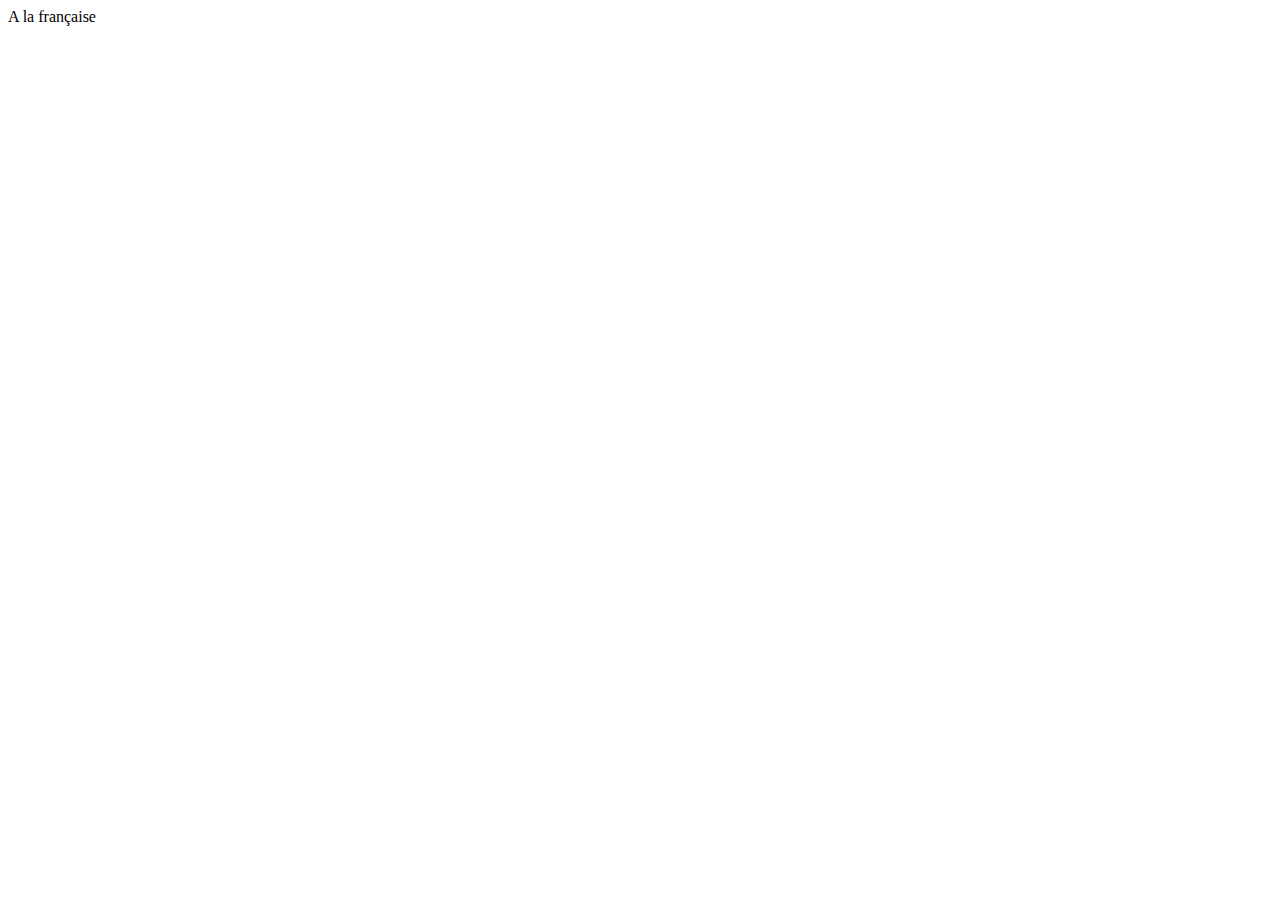
==== a-la-francaise.html @ f2924cf2 "create basic navigation" ====
<!DOCTYPE html>
<html lang="fr">
<head>
    <meta charset="UTF-8">
    <meta http-equiv="X-UA-Compatible" content="IE=edge">
    <meta name="viewport" content="width=device-width, initial-scale=1.0">
    <title> Ohmyfood - A la française </title>
</head>
<body>
    A la française
</body>
</html>
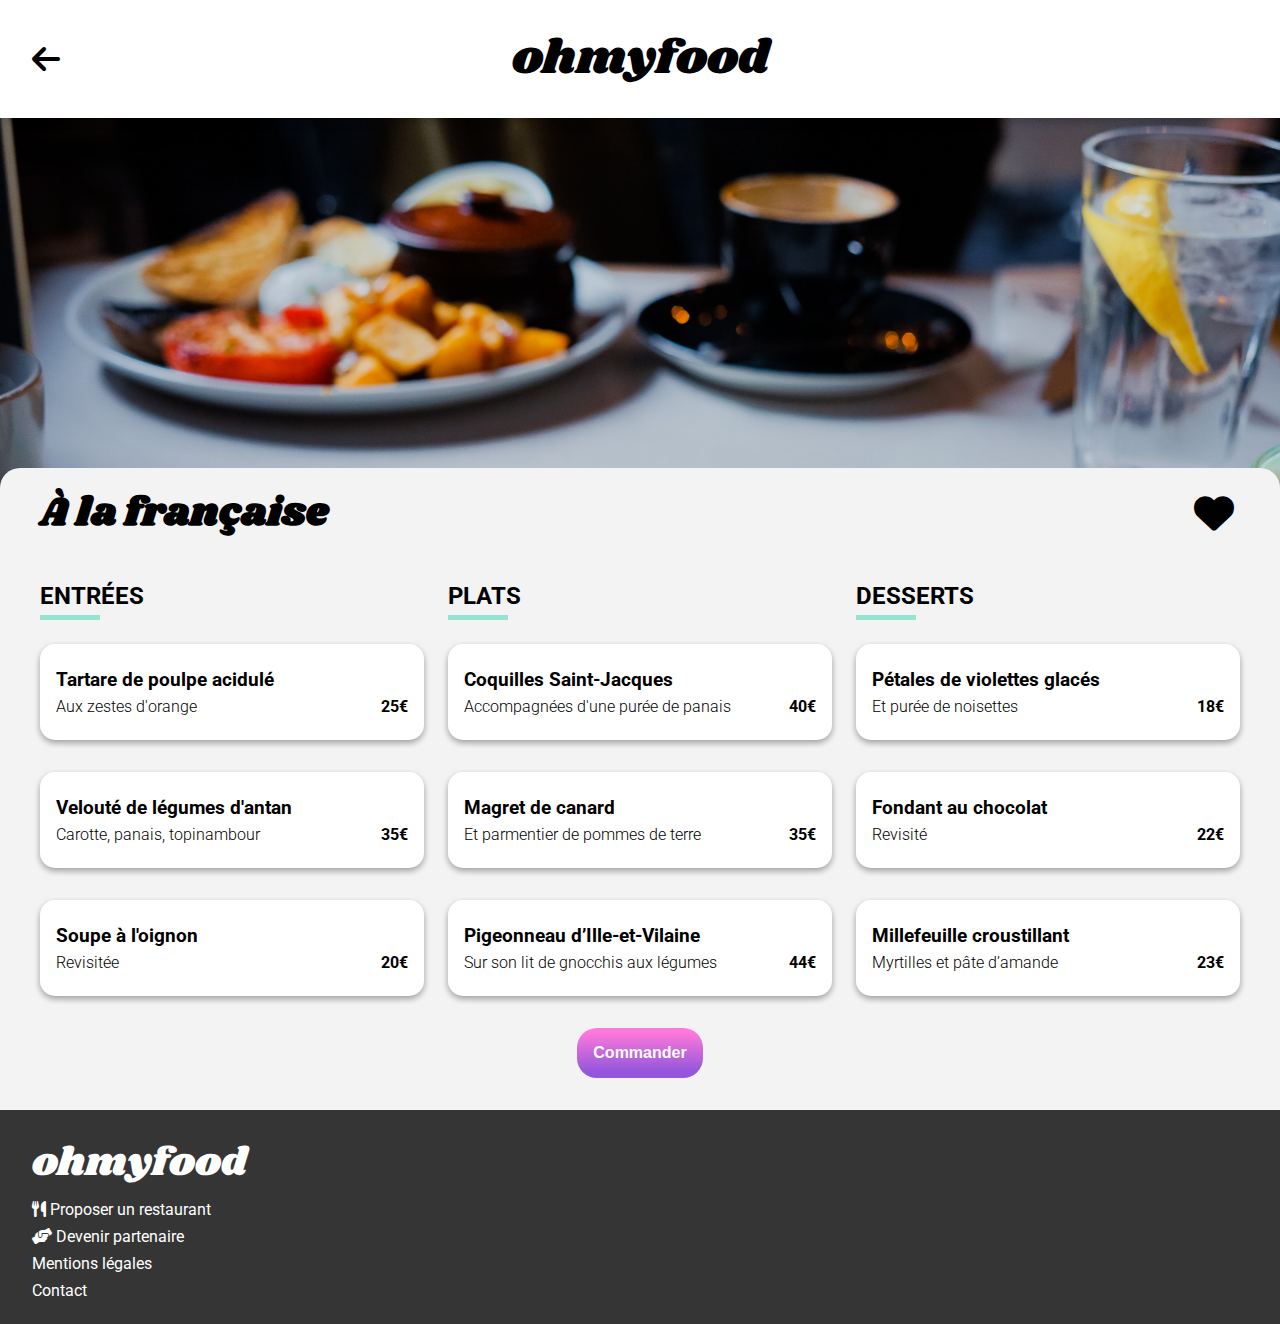
==== commit 6070127c: "add html for all restaurants" ====
--- a/a-la-francaise.html
+++ b/a-la-francaise.html
@@ -4,9 +4,214 @@
     <meta charset="UTF-8">
     <meta http-equiv="X-UA-Compatible" content="IE=edge">
     <meta name="viewport" content="width=device-width, initial-scale=1.0">
-    <title> Ohmyfood - A la française </title>
+    <title> Ohmyfood - À la française </title>
+    <link rel="stylesheet" href="style/index.css">
+
+    <!-- FONT AWESOME  -->
+    <link rel="stylesheet" href="https://cdnjs.cloudflare.com/ajax/libs/font-awesome/6.0.0/css/all.min.css" integrity="sha512-9usAa10IRO0HhonpyAIVpjrylPvoDwiPUiKdWk5t3PyolY1cOd4DSE0Ga+ri4AuTroPR5aQvXU9xC6qOPnzFeg==" crossorigin="anonymous" referrerpolicy="no-referrer" />
+
+    <!-- FONT GOOGLE : SHRIKHAND + ROBOTO -->
+    <link rel="preconnect" href="https://fonts.googleapis.com">
+    <link rel="preconnect" href="https://fonts.gstatic.com" crossorigin>
+    <link href="https://fonts.googleapis.com/css2?family=Roboto:wght@100;200;300;400;500;700&family=Shrikhand&display=swap" rel="stylesheet">
 </head>
+
 <body>
-    A la française
+
+    <header> 
+
+        <div class="row">
+            <div class="redirect">
+                <a href="index.html" > <span class="fas fa-arrow-left"></span> </a>
+            </div>
+            <div class="logo">
+                <a href="index.html"> ohmyfood </a>  
+            </div>
+        </div>
+
+    </header>
+
+    <main class="restaurant">
+
+        <section class="restaurant__top-image"> 
+            <div class="image-wrapper">
+                <img src="images/restaurants/toa-heftiba-DQKerTsQwi0-unsplash.jpg" alt="A la française" />
+            </div>
+        </section>
+
+        <section class="restaurant-menu">
+
+            <div class="restaurant-menu__header">
+                <h1 class="restaurant-menu__title"> À la française </h1>
+                <button class="btn btn-like"> <span class="fas fa-heart"> </span> </button>
+            </div>
+
+            <div class="restaurant-menu__content"> 
+
+                <div class="menu-container restaurant-menu__starter">
+
+                    <h3> Entrées </h3>
+
+                    <div class="cards">
+
+                        <div class="card card-restaurant-menu">
+                            <div class="card__body">
+                                <div class="card__text">
+                                    <div class="card__title"> Tartare de poulpe acidulé </div>
+                                    <div class="card__subtitle"> Aux zestes d'orange </div>
+                                </div>
+                                <div class="card__price"> 25€ </div>
+                            </div>
+                            <div class="card__validation"> <span class="fas fa-circle-check"></span> </div>
+                        </div> <!--.card-->
+
+                        <div class="card card-restaurant-menu">
+                            <div class="card__body">
+                                <div class="card__text">
+                                    <div class="card__title"> Velouté de légumes d'antan </div>
+                                    <div class="card__subtitle"> Carotte, panais, topinambour </div>
+                                </div>
+                                <div class="card__price"> 35€ </div>
+                            </div>
+                            <div class="card__validation"> <span class="fas fa-circle-check"></span> </div>
+                        </div> <!--.card-->
+
+                        <div class="card card-restaurant-menu">
+                            <div class="card__body">
+                                <div class="card__text">
+                                    <div class="card__title"> Soupe à l'oignon </div>
+                                    <div class="card__subtitle"> Revisitée </div>
+                                </div>
+                                <div class="card__price"> 20€ </div>
+                            </div>
+                            <div class="card__validation"> <span class="fas fa-circle-check"></span> </div>
+                        </div> <!--.card-->
+
+                    </div> <!--.cards-->
+
+                </div> <!--.restaurant-menu__starter-->
+
+                <div class="menu-container restaurant-menu__dish">
+
+                    <h3> Plats </h3>
+
+                    <div class="cards">
+
+                        <div class="card card-restaurant-menu">
+                            <div class="card__body">
+                                <div class="card__text">
+                                    <div class="card__title"> Coquilles Saint-Jacques </div>
+                                    <div class="card__subtitle"> Accompagnées d'une purée de panais </div>
+                                </div>
+                                <div class="card__price"> 40€ </div>
+                            </div>
+                            <div class="card__validation"> <span class="fas fa-circle-check"></span> </div>
+                        </div> <!--.card-->
+
+                        <div class="card card-restaurant-menu">
+                            <div class="card__body">
+                                <div class="card__text">
+                                    <div class="card__title"> Magret de canard </div>
+                                    <div class="card__subtitle"> Et parmentier de pommes de terre </div>
+                                </div>
+                                <div class="card__price"> 35€ </div>
+                            </div>
+                            <div class="card__validation"> <span class="fas fa-circle-check"> </span> </div>
+                        </div> <!--.card-->
+
+                        <div class="card card-restaurant-menu">
+                            <div class="card__body">
+                                <div class="card__text">
+                                    <div class="card__title"> Pigeonneau d’Ille-et-Vilaine </div>
+                                    <div class="card__subtitle"> Sur son lit de gnocchis aux légumes </div>
+                                </div>
+                                <div class="card__price"> 44€ </div>
+                            </div>
+                            <div class="card__validation"> <span class="fas fa-circle-check"></span> </div>
+                        </div> <!--.card-->                   
+
+                    </div> <!--.cards-->
+
+                </div> <!--.restaurant-menu__dish-->
+
+                <div class="menu-container restaurant-menu__dessert">
+
+                    <h3> Desserts </h3>
+
+                    <div class="cards">
+
+                        <div class="card card-restaurant-menu">
+                            <div class="card__body">
+                                <div class="card__text">
+                                    <div class="card__title"> Pétales de violettes glacés </div>
+                                    <div class="card__subtitle"> Et purée de noisettes </div>
+                                </div>
+                                <div class="card__price"> 18€ </div>
+                            </div>
+                            <div class="card__validation"> <span class="fas fa-circle-check"></span> </div>
+                        </div> <!--.card-->
+
+                        <div class="card card-restaurant-menu">
+                            <div class="card__body">
+                                <div class="card__text">
+                                    <div class="card__title"> Fondant au chocolat </div>
+                                    <div class="card__subtitle"> Revisité </div>
+                                </div>
+                                <div class="card__price"> 22€ </div>
+                            </div>
+                            <div class="card__validation"> <span class="fas fa-circle-check"></span> </div>
+                        </div> <!--.card-->
+
+                        <div class="card card-restaurant-menu">
+                            <div class="card__body">
+                                <div class="card__text">
+                                    <div class="card__title"> Millefeuille croustillant </div>
+                                    <div class="card__subtitle"> Myrtilles et pâte d’amande </div>
+                                </div>
+                                <div class="card__price"> 23€ </div>
+                            </div>
+                            <div class="card__validation"> <span class="fas fa-circle-check"></span> </div>
+                        </div> <!--.card--> 
+
+                    </div> <!--.cards-->
+
+                </div>  <!--.restaurant-menu__dessert-->
+
+            </div> <!--.restaurant-menu__content-->
+
+            <div class="restaurant-menu__validation">
+                <button class="btn btn-validation"> Commander </button>
+            </div>
+
+        </section>  <!--.restaurant-menu-->
+
+
+
+    </main>
+
+    <footer class="footer">
+
+        <div class="footer__title">  
+            <a href="index.html"> ohmyfood </a>  
+        </div>
+
+        <div class="footer__suggest-restaurant">
+            <a href="#"> <span class="fas fa-utensils"></span> Proposer un restaurant </a>
+        </div>
+
+        <div class="footer__partnership">
+            <a href="#"> <span class="fas fa-handshake-angle"></span> Devenir partenaire </a>
+        </div>
+
+        <div class="footer__legal-notice">
+            <a href="#"> Mentions légales </a>
+        </div>
+
+        <div class="footer__contact">
+            <a href="#"> Contact </a>
+        </div>
+
+    
+    </footer>
 </body>
 </html>--- a/style/index.css
+++ b/style/index.css
@@ -0,0 +1,793 @@
+/*RESET*/
+html, body {
+  margin: 0;
+  padding: 0;
+}
+
+html {
+  -webkit-box-sizing: border-box;
+          box-sizing: border-box;
+}
+
+*, *:before, *:after {
+  -webkit-box-sizing: inherit;
+          box-sizing: inherit;
+}
+
+ul {
+  list-style-type: none;
+}
+
+a {
+  text-decoration: none;
+  color: black;
+}
+
+a:hover {
+  cursor: pointer;
+}
+
+button {
+  border: none;
+}
+
+html, body {
+  font-family: 'Roboto';
+  font-weight: 100;
+  height: 100%;
+}
+
+h1 {
+  font-family: 'Shrikhand';
+}
+
+img {
+  width: 100%;
+  height: 100%;
+}
+
+h1, h2 {
+  margin: 0;
+  margin-bottom: 1em;
+}
+
+@-webkit-keyframes displayWithDelay {
+  0% {
+    opacity: 0;
+  }
+  90% {
+    opacity: 0.9;
+  }
+  100% {
+    opacity: 1;
+  }
+}
+
+@keyframes displayWithDelay {
+  0% {
+    opacity: 0;
+  }
+  90% {
+    opacity: 0.9;
+  }
+  100% {
+    opacity: 1;
+  }
+}
+
+@-webkit-keyframes hideLoading {
+  0% {
+    opacity: 1;
+    z-index: 1;
+  }
+  90% {
+    opacity: 1;
+    z-index: 1;
+  }
+  100% {
+    opacity: 0;
+    z-index: -1;
+  }
+}
+
+@keyframes hideLoading {
+  0% {
+    opacity: 1;
+    z-index: 1;
+  }
+  90% {
+    opacity: 1;
+    z-index: 1;
+  }
+  100% {
+    opacity: 0;
+    z-index: -1;
+  }
+}
+
+@-webkit-keyframes widthGrowingDisplay {
+  0% {
+    opacity: 0;
+    width: 35%;
+  }
+  100% {
+    opacity: 1;
+    width: 100%;
+  }
+}
+
+@keyframes widthGrowingDisplay {
+  0% {
+    opacity: 0;
+    width: 35%;
+  }
+  100% {
+    opacity: 1;
+    width: 100%;
+  }
+}
+
+header {
+  display: -webkit-box;
+  display: -ms-flexbox;
+  display: flex;
+  -webkit-box-orient: vertical;
+  -webkit-box-direction: normal;
+      -ms-flex-direction: column;
+          flex-direction: column;
+  padding: 1.5em 2em;
+  -webkit-box-shadow: 0 2px 10px rgba(0, 0, 0, 0.25);
+          box-shadow: 0 2px 10px rgba(0, 0, 0, 0.25);
+  position: relative;
+}
+
+header .row {
+  display: -webkit-box;
+  display: -ms-flexbox;
+  display: flex;
+  -webkit-box-align: center;
+      -ms-flex-align: center;
+          align-items: center;
+  position: relative;
+}
+
+header .row .redirect {
+  position: absolute;
+}
+
+header .row .logo {
+  margin: auto;
+}
+
+header .fa-arrow-left {
+  font-size: 2em;
+}
+
+header .logo {
+  font-size: 3em;
+  font-family: 'Shrikhand';
+}
+
+header .logo a:hover {
+  text-decoration: none;
+}
+
+footer {
+  display: -webkit-box;
+  display: -ms-flexbox;
+  display: flex;
+  -webkit-box-orient: vertical;
+  -webkit-box-direction: normal;
+      -ms-flex-direction: column;
+          flex-direction: column;
+  row-gap: 0.5em;
+  padding: 1.5em 2em;
+  background-color: #353535;
+  font-size: 1em;
+}
+
+footer .footer__title {
+  font-size: 2.5em;
+  font-family: 'Shrikhand';
+}
+
+footer .footer__title a:hover {
+  text-decoration: none;
+}
+
+footer a {
+  font-weight: 400;
+  color: white;
+}
+
+footer a:hover {
+  text-decoration: underline;
+}
+
+button.btn-explore, button.btn-validation {
+  padding: 1em;
+  border-radius: 20px;
+  color: white;
+  cursor: pointer;
+  font-weight: bold;
+  background: -webkit-gradient(linear, left bottom, left top, color-stop(13%, #9356dc), color-stop(92%, #ff79da));
+  background: linear-gradient(0deg, #9356dc 13%, #ff79da 92%);
+  font-size: 1em;
+  -webkit-transition: opacity .5s, -webkit-box-shadow .2s;
+  transition: opacity .5s, -webkit-box-shadow .2s;
+  transition: opacity .5s, box-shadow .2s;
+  transition: opacity .5s, box-shadow .2s, -webkit-box-shadow .2s;
+}
+
+button.btn-explore:hover, button.btn-validation:hover {
+  opacity: 0.8;
+  -webkit-box-shadow: rgba(0, 0, 0, 0.2) 1.95px 1.95px 2.6px;
+          box-shadow: rgba(0, 0, 0, 0.2) 1.95px 1.95px 2.6px;
+}
+
+button.btn-like {
+  background-color: transparent;
+  -webkit-transition: color 1s;
+  transition: color 1s;
+  -webkit-transform: color;
+          transform: color;
+  -webkit-transform-origin: bottom;
+          transform-origin: bottom;
+}
+
+button.btn-like:hover {
+  color: #FF79DA;
+}
+
+.card-howitworks {
+  -webkit-box-align: center;
+      -ms-flex-align: center;
+          align-items: center;
+  -webkit-column-gap: 1.2em;
+          column-gap: 1.2em;
+  height: 6em;
+  padding: 1em;
+}
+
+.card-howitworks {
+  position: relative;
+}
+
+.card-howitworks .card__number {
+  position: absolute;
+  left: -15px;
+}
+
+.card-howitworks .card__number {
+  display: -webkit-box;
+  display: -ms-flexbox;
+  display: flex;
+  -webkit-box-pack: center;
+      -ms-flex-pack: center;
+          justify-content: center;
+  -webkit-box-align: center;
+      -ms-flex-align: center;
+          align-items: center;
+  width: 40px;
+  height: 40px;
+  border-radius: 50px;
+  font-size: 1.1em;
+  font-weight: bold;
+  color: white;
+  background-color: #9356DC;
+}
+
+.card-howitworks .card__icon {
+  margin-left: 0.8em;
+  font-size: 1.9em;
+  color: #353535;
+}
+
+.card-howitworks .card__text {
+  font-size: 1.3em;
+  font-weight: 400;
+}
+
+.card-howitworks:hover {
+  background-color: #f5edff;
+}
+
+.card-howitworks:hover .card__icon {
+  color: #9356DC;
+}
+
+.card-restaurant-intro {
+  -webkit-box-orient: vertical;
+  -webkit-box-direction: normal;
+      -ms-flex-direction: column;
+          flex-direction: column;
+  height: 20em;
+  overflow: hidden;
+  position: relative;
+}
+
+.card-restaurant-intro .card__alert {
+  position: absolute;
+  right: 1em;
+  top: 1em;
+  padding: .5em .8em;
+  border-radius: 3px;
+  background-color: #99E2D0;
+  color: #008766;
+  font-size: 1em;
+  font-weight: bold;
+}
+
+.card-restaurant-intro .card__image {
+  -webkit-box-flex: 1;
+      -ms-flex: 1;
+          flex: 1;
+}
+
+.card-restaurant-intro .card__body {
+  height: 5em;
+  display: -webkit-box;
+  display: -ms-flexbox;
+  display: flex;
+  -webkit-box-pack: justify;
+      -ms-flex-pack: justify;
+          justify-content: space-between;
+  -webkit-box-align: center;
+      -ms-flex-align: center;
+          align-items: center;
+  padding: 1em;
+  background-color: white;
+}
+
+.card-restaurant-intro .card__title {
+  font-size: 1.2em;
+  font-weight: bold;
+}
+
+.card-restaurant-intro .card__subtitle {
+  font-size: 1.1em;
+  font-weight: 300;
+}
+
+.card-restaurant-intro .fa-heart {
+  font-size: 1.8em;
+}
+
+.card-restaurant-menu {
+  height: 6em;
+  -webkit-box-pack: center;
+      -ms-flex-pack: center;
+          justify-content: center;
+  background-color: white;
+  overflow: hidden;
+  padding-left: 1em;
+}
+
+.card-restaurant-menu .card__body {
+  overflow: hidden;
+  padding: 1.5em 0;
+  display: -webkit-box;
+  display: -ms-flexbox;
+  display: flex;
+  -webkit-box-flex: 1;
+      -ms-flex: 1;
+          flex: 1;
+}
+
+.card-restaurant-menu .card__body .card__text {
+  -webkit-box-flex: 1;
+      -ms-flex: 1;
+          flex: 1;
+  display: -webkit-box;
+  display: -ms-flexbox;
+  display: flex;
+  -webkit-box-orient: vertical;
+  -webkit-box-direction: normal;
+      -ms-flex-direction: column;
+          flex-direction: column;
+  -webkit-box-pack: justify;
+      -ms-flex-pack: justify;
+          justify-content: space-between;
+}
+
+.card-restaurant-menu .card__body .card__text .card__title {
+  font-size: 1.2em;
+  font-weight: bold;
+}
+
+.card-restaurant-menu .card__body .card__text .card__subtitle {
+  font-size: 1em;
+  font-weight: 300;
+}
+
+.card-restaurant-menu .card__body .card__price {
+  width: 20%;
+  padding-right: 1em;
+  padding-left: 0.5em;
+  display: -webkit-box;
+  display: -ms-flexbox;
+  display: flex;
+  -webkit-box-pack: end;
+      -ms-flex-pack: end;
+          justify-content: flex-end;
+  -webkit-box-align: end;
+      -ms-flex-align: end;
+          align-items: flex-end;
+  font-weight: bold;
+  font-size: 1em;
+}
+
+.card-restaurant-menu .card__validation {
+  display: -webkit-box;
+  display: -ms-flexbox;
+  display: flex;
+  -webkit-box-pack: center;
+      -ms-flex-pack: center;
+          justify-content: center;
+  -webkit-box-align: center;
+      -ms-flex-align: center;
+          align-items: center;
+  height: 100%;
+  background-color: #99E2D0;
+  -webkit-transition: width 1s ease-in-out;
+  transition: width 1s ease-in-out;
+}
+
+.card-restaurant-menu .card__validation .fa-circle-check {
+  color: white;
+  font-size: 1.5em;
+}
+
+.card-restaurant-menu .card__validation {
+  width: 0;
+}
+
+.card-restaurant-menu:hover .card__validation {
+  width: 15%;
+}
+
+.card-restaurant-menu .card__text {
+  overflow: hidden;
+}
+
+.card-restaurant-menu .card__text .card__title, .card-restaurant-menu .card__text .card__subtitle {
+  text-overflow: ellipsis;
+  white-space: nowrap;
+  overflow: hidden;
+}
+
+.cards {
+  display: -webkit-box;
+  display: -ms-flexbox;
+  display: flex;
+}
+
+.cards .card {
+  display: -webkit-box;
+  display: -ms-flexbox;
+  display: flex;
+  border-radius: 15px;
+  -webkit-box-shadow: 0 3px 6px rgba(0, 0, 0, 0.16), 0 3px 6px rgba(0, 0, 0, 0.2);
+          box-shadow: 0 3px 6px rgba(0, 0, 0, 0.16), 0 3px 6px rgba(0, 0, 0, 0.2);
+}
+
+.cards .card .card__image {
+  overflow: hidden;
+}
+
+.cards .card img {
+  width: 100%;
+  height: 100%;
+  -o-object-fit: cover;
+     object-fit: cover;
+}
+
+.loading {
+  -webkit-animation: hideLoading 3s forwards;
+          animation: hideLoading 3s forwards;
+  background-color: white;
+  opacity: 0.9;
+  position: fixed;
+  top: 0;
+  right: 0;
+  bottom: 0;
+  left: 0;
+  display: -webkit-box;
+  display: -ms-flexbox;
+  display: flex;
+  -webkit-box-pack: center;
+      -ms-flex-pack: center;
+          justify-content: center;
+  -webkit-box-align: center;
+      -ms-flex-align: center;
+          align-items: center;
+}
+
+.location {
+  display: -webkit-box;
+  display: -ms-flexbox;
+  display: flex;
+  -webkit-box-pack: center;
+      -ms-flex-pack: center;
+          justify-content: center;
+  -webkit-box-align: center;
+      -ms-flex-align: center;
+          align-items: center;
+  font-size: 20px;
+  font-weight: 400;
+  background-color: #f3f3f3;
+  min-height: 60px;
+}
+
+.location .location__icon {
+  font-size: 25px;
+  -webkit-transform: translateX(-20px);
+          transform: translateX(-20px);
+}
+
+.location .location__text {
+  color: #353535;
+}
+
+.presentation {
+  display: -webkit-box;
+  display: -ms-flexbox;
+  display: flex;
+  -webkit-box-orient: vertical;
+  -webkit-box-direction: normal;
+      -ms-flex-direction: column;
+          flex-direction: column;
+  text-align: center;
+  background-color: #f6f6f6;
+  padding: 2em 3em;
+}
+
+.presentation h1 {
+  font-family: 'Roboto';
+  font-size: 1.8em;
+}
+
+.presentation h2 {
+  font-size: 1.5em;
+  font-weight: 100;
+}
+
+.howitworks {
+  padding: 2em;
+}
+
+.howitworks .cards {
+  row-gap: 2em;
+}
+
+@media screen and (min-width: 992px) {
+  .howitworks .cards {
+    -webkit-box-pack: justify;
+        -ms-flex-pack: justify;
+            justify-content: space-between;
+  }
+  .howitworks .card {
+    -ms-flex-preferred-size: 28%;
+        flex-basis: 28%;
+  }
+}
+
+@media screen and (min-width: 768px) and (max-width: 991px) {
+  .howitworks .cards {
+    -ms-flex-wrap: wrap;
+        flex-wrap: wrap;
+    -webkit-box-pack: space-evenly;
+        -ms-flex-pack: space-evenly;
+            justify-content: space-evenly;
+  }
+  .howitworks .card {
+    -ms-flex-preferred-size: 42%;
+        flex-basis: 42%;
+  }
+}
+
+@media screen and (max-width: 767px) {
+  .howitworks .cards {
+    -webkit-box-orient: vertical;
+    -webkit-box-direction: normal;
+        -ms-flex-direction: column;
+            flex-direction: column;
+  }
+}
+
+.restaurants {
+  background-color: #f6f6f6;
+  padding: 2em 1.5em;
+}
+
+.restaurants .cards {
+  -webkit-box-orient: horizontal;
+  -webkit-box-direction: normal;
+      -ms-flex-direction: row;
+          flex-direction: row;
+  -webkit-box-pack: justify;
+      -ms-flex-pack: justify;
+          justify-content: space-between;
+  -ms-flex-wrap: wrap;
+      flex-wrap: wrap;
+  row-gap: 1.5em;
+}
+
+@media screen and (min-width: 992px) {
+  .restaurants .card {
+    -ms-flex-preferred-size: 24%;
+        flex-basis: 24%;
+  }
+}
+
+@media screen and (min-width: 768px) and (max-width: 991px) {
+  .restaurants .card {
+    -ms-flex-preferred-size: 48%;
+        flex-basis: 48%;
+  }
+}
+
+@media screen and (max-width: 767px) {
+  .restaurants .cards {
+    -webkit-box-orient: vertical;
+    -webkit-box-direction: normal;
+        -ms-flex-direction: column;
+            flex-direction: column;
+  }
+}
+
+.restaurants__title, .howitworks__title {
+  font-size: 1.8em;
+  font-weight: bold;
+  margin-bottom: 1em;
+}
+
+.restaurant__top-image .image-wrapper {
+  max-height: 400px;
+  overflow: hidden;
+}
+
+.restaurant__top-image img {
+  position: relative;
+  z-index: -1;
+}
+
+.restaurant-menu {
+  margin-top: -50px;
+  z-index: 1;
+  display: -webkit-box;
+  display: -ms-flexbox;
+  display: flex;
+  -webkit-box-orient: vertical;
+  -webkit-box-direction: normal;
+      -ms-flex-direction: column;
+          flex-direction: column;
+  row-gap: 1em;
+  padding: 1em;
+  background-color: #f3f3f3;
+  border-top-left-radius: 20px;
+  border-top-right-radius: 20px;
+}
+
+.restaurant-menu h3 {
+  font-size: 1.5em;
+  text-transform: uppercase;
+}
+
+.restaurant-menu h3::after {
+  display: block;
+  content: '';
+  height: 10px;
+  width: 60px;
+  border-bottom: 5px solid #99E2D0;
+}
+
+.restaurant-menu__header {
+  display: -webkit-box;
+  display: -ms-flexbox;
+  display: flex;
+  -webkit-box-pack: justify;
+      -ms-flex-pack: justify;
+          justify-content: space-between;
+  -webkit-box-align: center;
+      -ms-flex-align: center;
+          align-items: center;
+}
+
+.restaurant-menu__header h1 {
+  margin: 0;
+  font-size: 2.5em;
+}
+
+.restaurant-menu__header button {
+  margin: 0;
+}
+
+.restaurant-menu__header .fa-heart {
+  font-size: 3em;
+}
+
+.restaurant-menu__validation {
+  margin: 1em;
+  -ms-flex-item-align: center;
+      -ms-grid-row-align: center;
+      align-self: center;
+}
+
+@media screen and (min-width: 768px) {
+  .restaurant-menu {
+    padding: 1em 2.5em;
+  }
+}
+
+.restaurant-menu__content {
+  display: -webkit-box;
+  display: -ms-flexbox;
+  display: flex;
+}
+
+.restaurant-menu__content .cards {
+  -webkit-box-orient: vertical;
+  -webkit-box-direction: normal;
+      -ms-flex-direction: column;
+          flex-direction: column;
+  row-gap: 2em;
+}
+
+.restaurant-menu__content .card:first-child {
+  -webkit-animation: widthGrowingDisplay 2s forwards;
+          animation: widthGrowingDisplay 2s forwards;
+}
+
+.restaurant-menu__content .card:nth-child(2) {
+  -webkit-animation: widthGrowingDisplay 3s forwards;
+          animation: widthGrowingDisplay 3s forwards;
+}
+
+.restaurant-menu__content .card:last-child {
+  -webkit-animation: widthGrowingDisplay 4s forwards;
+          animation: widthGrowingDisplay 4s forwards;
+}
+
+@media screen and (min-width: 992px) {
+  .restaurant-menu__content {
+    -webkit-box-orient: horizontal;
+    -webkit-box-direction: normal;
+        -ms-flex-direction: row;
+            flex-direction: row;
+    -webkit-box-pack: justify;
+        -ms-flex-pack: justify;
+            justify-content: space-between;
+  }
+  .restaurant-menu__content .menu-container {
+    width: 32%;
+  }
+  .restaurant-menu__content .cards {
+    width: 100%;
+  }
+}
+
+@media screen and (max-width: 991px) {
+  .restaurant-menu__content {
+    -webkit-box-orient: vertical;
+    -webkit-box-direction: normal;
+        -ms-flex-direction: column;
+            flex-direction: column;
+  }
+  .restaurant-menu__content .menu-container {
+    display: -webkit-box;
+    display: -ms-flexbox;
+    display: flex;
+    -webkit-box-orient: vertical;
+    -webkit-box-direction: normal;
+        -ms-flex-direction: column;
+            flex-direction: column;
+  }
+  .restaurant-menu__content .cards {
+    -webkit-box-orient: vertical;
+    -webkit-box-direction: normal;
+        -ms-flex-direction: column;
+            flex-direction: column;
+  }
+}
+/*# sourceMappingURL=index.css.map */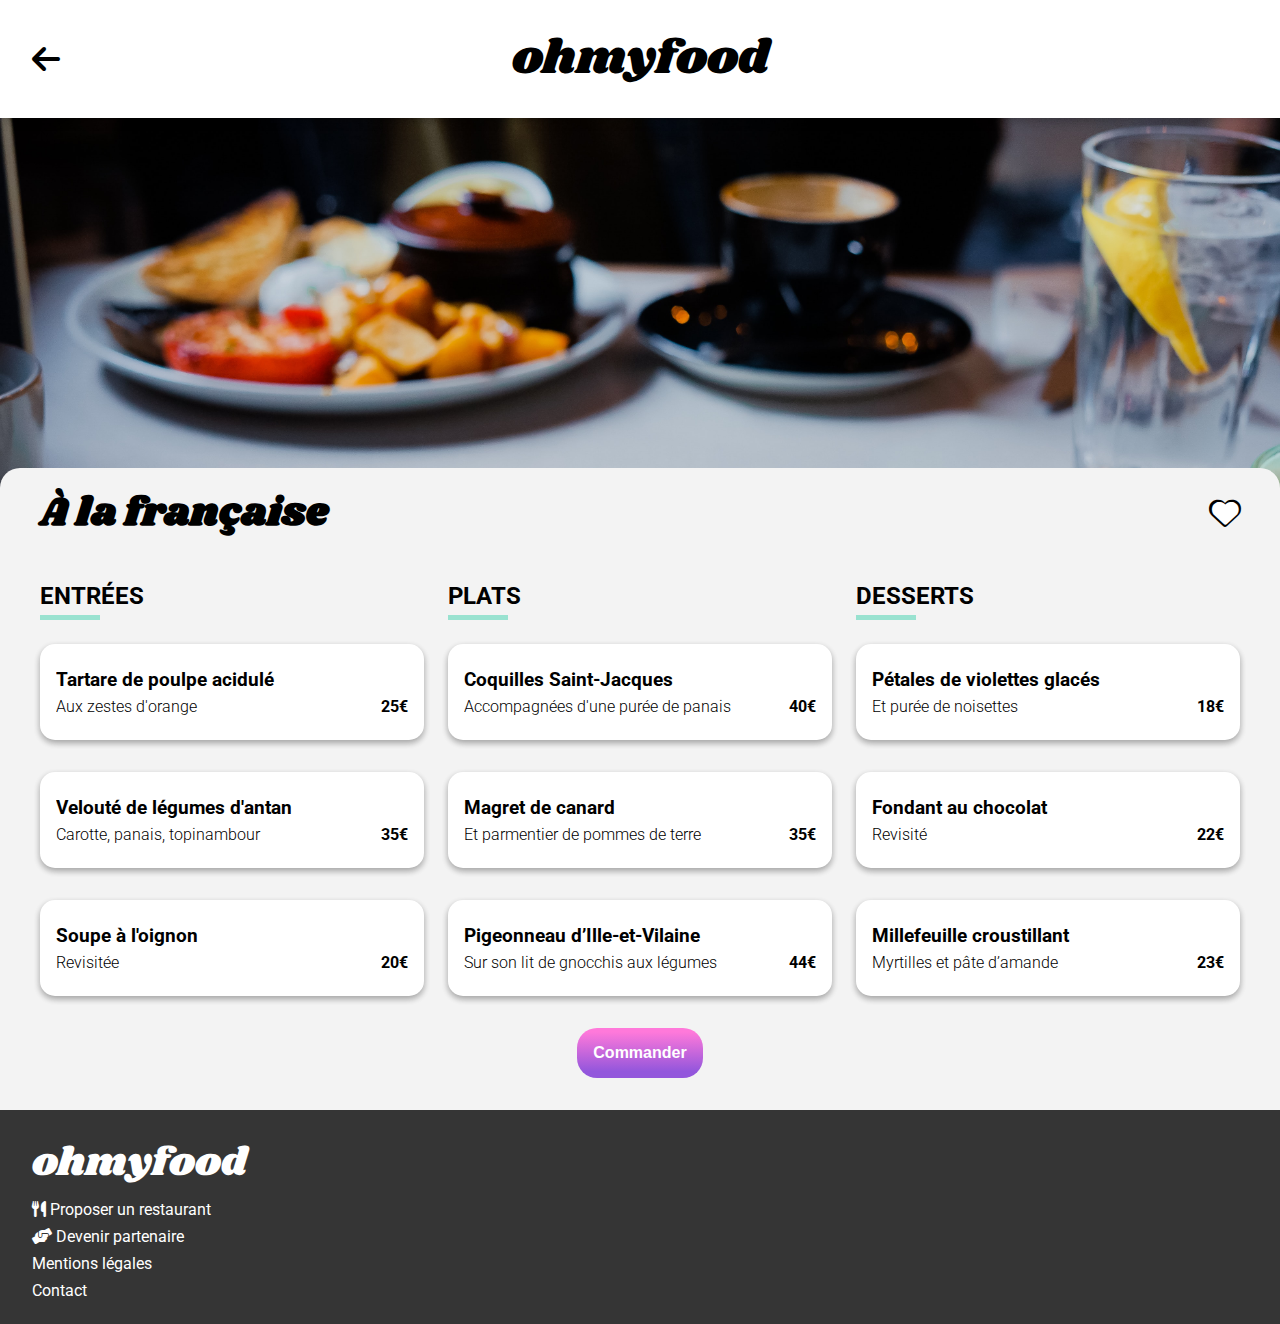
==== commit fc060149: "change like button in restaurant page" ====
--- a/a-la-francaise.html
+++ b/a-la-francaise.html
@@ -43,7 +43,7 @@
 
             <div class="restaurant-menu__header">
                 <h1 class="restaurant-menu__title"> À la française </h1>
-                <button class="btn btn-like"> <span class="fas fa-heart"> </span> </button>
+                <button class="btn btn-like"> <span class="fas fa-heart"> </span> <span class="fas fa-heart"> </span> </button>
             </div>
 
             <div class="restaurant-menu__content"> 
@@ -208,7 +208,7 @@
         </div>
 
         <div class="footer__contact">
-            <a href="#"> Contact </a>
+            <a href="mailto:contact@ohmyfood.com"> Contact </a>
         </div>
 
     
--- a/style/index.css
+++ b/style/index.css
@@ -51,30 +51,6 @@
   margin-bottom: 1em;
 }
 
-@-webkit-keyframes displayWithDelay {
-  0% {
-    opacity: 0;
-  }
-  90% {
-    opacity: 0.9;
-  }
-  100% {
-    opacity: 1;
-  }
-}
-
-@keyframes displayWithDelay {
-  0% {
-    opacity: 0;
-  }
-  90% {
-    opacity: 0.9;
-  }
-  100% {
-    opacity: 1;
-  }
-}
-
 @-webkit-keyframes hideLoading {
   0% {
     opacity: 1;
@@ -105,25 +81,53 @@
   }
 }
 
-@-webkit-keyframes widthGrowingDisplay {
+@-webkit-keyframes cardMenuDisplay {
   0% {
     opacity: 0;
-    width: 35%;
+    -webkit-transform: translateY(-50px);
+            transform: translateY(-50px);
+  }
+  90% {
+    opacity: 0.1;
   }
   100% {
     opacity: 1;
-    width: 100%;
-  }
-}
-
-@keyframes widthGrowingDisplay {
+  }
+}
+
+@keyframes cardMenuDisplay {
   0% {
     opacity: 0;
-    width: 35%;
+    -webkit-transform: translateY(-50px);
+            transform: translateY(-50px);
+  }
+  90% {
+    opacity: 0.1;
   }
   100% {
     opacity: 1;
-    width: 100%;
+  }
+}
+
+@-webkit-keyframes rotateCoche {
+  0% {
+    -webkit-transform: rotate(180deg);
+            transform: rotate(180deg);
+  }
+  100% {
+    -webkit-transform: rotate(360deg);
+            transform: rotate(360deg);
+  }
+}
+
+@keyframes rotateCoche {
+  0% {
+    -webkit-transform: rotate(180deg);
+            transform: rotate(180deg);
+  }
+  100% {
+    -webkit-transform: rotate(360deg);
+            transform: rotate(360deg);
   }
 }
 
@@ -233,10 +237,33 @@
           transform: color;
   -webkit-transform-origin: bottom;
           transform-origin: bottom;
-}
-
-button.btn-like:hover {
+  position: relative;
+}
+
+button.btn-like .fa-heart {
+  position: absolute;
+  right: 10%;
+  top: 50%;
+  line-height: 0;
+}
+
+button.btn-like .fa-heart:first-child {
+  color: white;
+  font-size: 2em !important;
+  z-index: 1;
+}
+
+button.btn-like .fa-heart:last-child {
+  color: black;
+  font-size: 2.4em !important;
+  -webkit-transform: translateX(0.08em);
+          transform: translateX(0.08em);
+}
+
+button.btn-like:hover .fa-heart {
   color: #FF79DA;
+  -webkit-transition: color 0.5s;
+  transition: color 0.5s;
 }
 
 .card-howitworks {
@@ -435,7 +462,7 @@
 
 .card-restaurant-menu .card__validation .fa-circle-check {
   color: white;
-  font-size: 1.5em;
+  font-size: 2em;
 }
 
 .card-restaurant-menu .card__validation {
@@ -444,6 +471,11 @@
 
 .card-restaurant-menu:hover .card__validation {
   width: 15%;
+}
+
+.card-restaurant-menu:hover .fa-circle-check {
+  -webkit-animation: rotateCoche 1s linear;
+          animation: rotateCoche 1s linear;
 }
 
 .card-restaurant-menu .card__text {
@@ -483,8 +515,8 @@
 }
 
 .loading {
-  -webkit-animation: hideLoading 3s forwards;
-          animation: hideLoading 3s forwards;
+  -webkit-animation: hideLoading 0s forwards;
+          animation: hideLoading 0s forwards;
   background-color: white;
   opacity: 0.9;
   position: fixed;
@@ -703,10 +735,6 @@
   margin: 0;
 }
 
-.restaurant-menu__header .fa-heart {
-  font-size: 3em;
-}
-
 .restaurant-menu__validation {
   margin: 1em;
   -ms-flex-item-align: center;
@@ -734,19 +762,54 @@
   row-gap: 2em;
 }
 
-.restaurant-menu__content .card:first-child {
-  -webkit-animation: widthGrowingDisplay 2s forwards;
-          animation: widthGrowingDisplay 2s forwards;
-}
-
-.restaurant-menu__content .card:nth-child(2) {
-  -webkit-animation: widthGrowingDisplay 3s forwards;
-          animation: widthGrowingDisplay 3s forwards;
-}
-
-.restaurant-menu__content .card:last-child {
-  -webkit-animation: widthGrowingDisplay 4s forwards;
-          animation: widthGrowingDisplay 4s forwards;
+.restaurant-menu__content .menu-container:first-child .cards card:first-child {
+  -webkit-animation: cardMenuDisplay 0.3s linear;
+          animation: cardMenuDisplay 0.3s linear;
+}
+
+.restaurant-menu__content .menu-container:first-child .cards .card:nth-child(2) {
+  -webkit-animation: cardMenuDisplay 0.6s linear;
+          animation: cardMenuDisplay 0.6s linear;
+}
+
+.restaurant-menu__content .menu-container:first-child .cards .card:nth-child(3) {
+  -webkit-animation: cardMenuDisplay 0.9s linear;
+          animation: cardMenuDisplay 0.9s linear;
+}
+
+.restaurant-menu__content .menu-container:first-child .cards .card:nth-child(4) {
+  -webkit-animation: cardMenuDisplay 1.2s linear;
+          animation: cardMenuDisplay 1.2s linear;
+}
+
+.restaurant-menu__content .menu-container:nth-child(2) .cards .card:first-child {
+  -webkit-animation: cardMenuDisplay 1.2s linear;
+          animation: cardMenuDisplay 1.2s linear;
+}
+
+.restaurant-menu__content .menu-container:nth-child(2) .cards .card:nth-child(2) {
+  -webkit-animation: cardMenuDisplay 1.5s linear;
+          animation: cardMenuDisplay 1.5s linear;
+}
+
+.restaurant-menu__content .menu-container:nth-child(2) .cards .card:nth-child(3) {
+  -webkit-animation: cardMenuDisplay 1.8s linear;
+          animation: cardMenuDisplay 1.8s linear;
+}
+
+.restaurant-menu__content .menu-container:nth-child(3) .cards .card:first-child {
+  -webkit-animation: cardMenuDisplay 1.8s linear;
+          animation: cardMenuDisplay 1.8s linear;
+}
+
+.restaurant-menu__content .menu-container:nth-child(3) .cards .card:nth-child(2) {
+  -webkit-animation: cardMenuDisplay 2.1s linear;
+          animation: cardMenuDisplay 2.1s linear;
+}
+
+.restaurant-menu__content .menu-container:nth-child(3) .cards .card:nth-child(3) {
+  -webkit-animation: cardMenuDisplay 2.4s linear;
+          animation: cardMenuDisplay 2.4s linear;
 }
 
 @media screen and (min-width: 992px) {
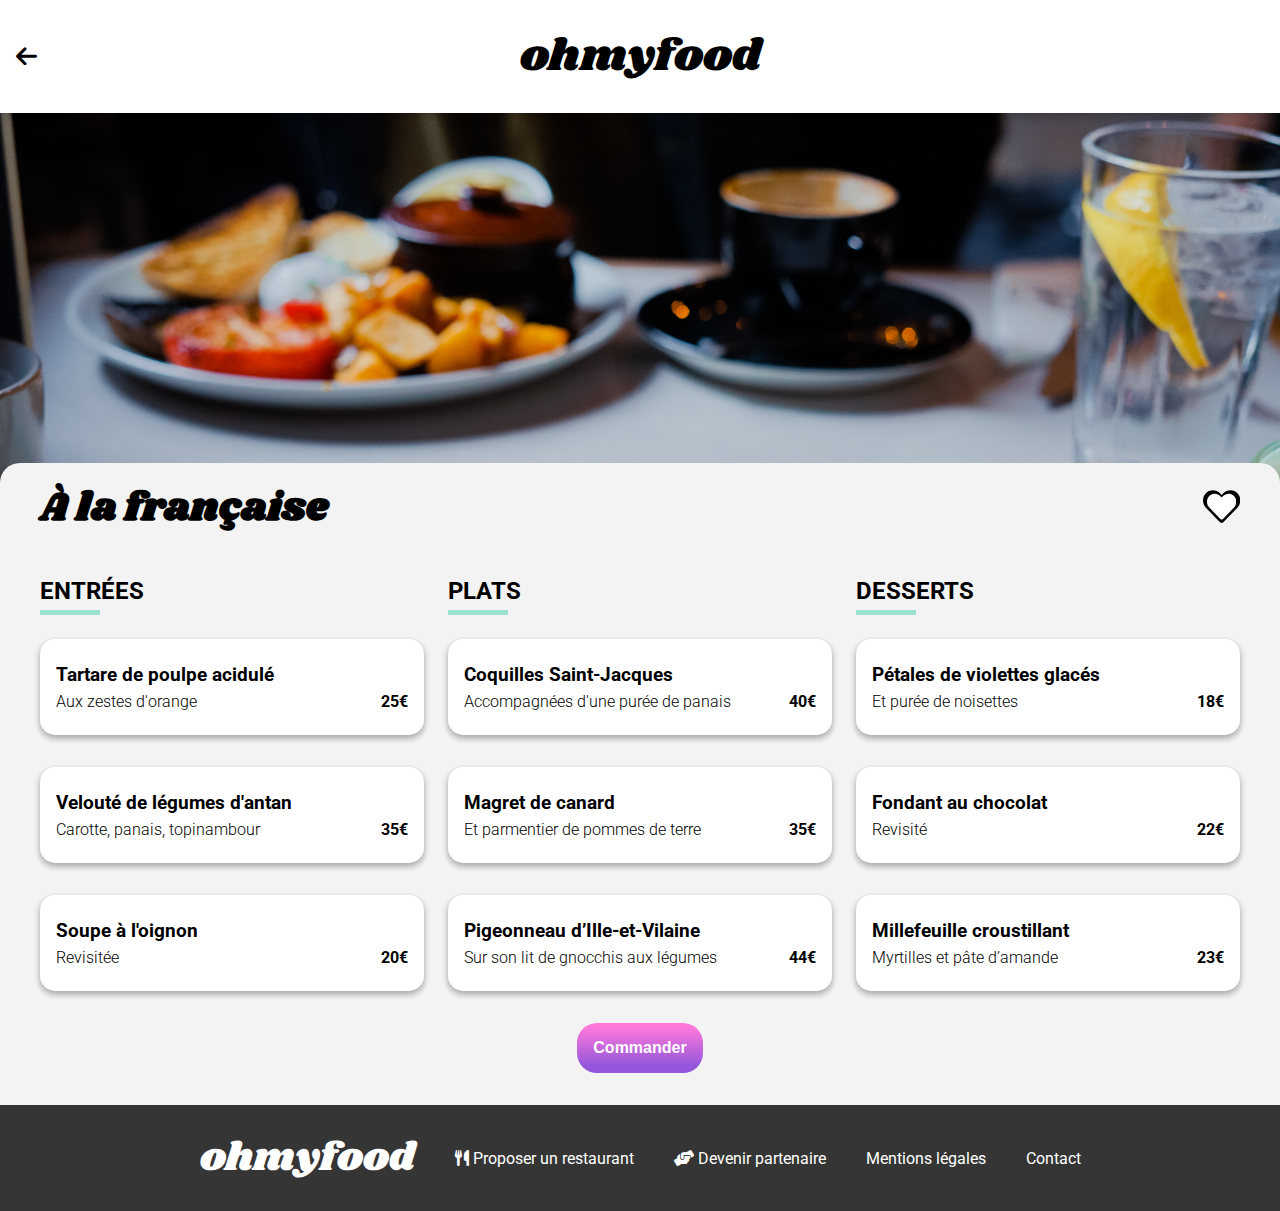
==== commit a46c96be: "update hearts for all pages" ====
--- a/a-la-francaise.html
+++ b/a-la-francaise.html
@@ -43,7 +43,29 @@
 
             <div class="restaurant-menu__header">
                 <h1 class="restaurant-menu__title"> À la française </h1>
-                <button class="btn btn-like"> <span class="fas fa-heart"> </span> <span class="fas fa-heart"> </span> </button>
+                <button class="btn btn-like"> 
+
+                    <svg viewBox="0 0 512 512">
+                        <defs>
+                            <linearGradient id="pink-to-violet-gradient">
+                                <stop offset="5%" />
+                                <stop offset="95%" />
+                            </linearGradient>
+                        </defs>                
+                        <path d="M462.3 62.6C407.5 15.9 326 24.3 275.7 76.2L256 96.5l-19.7-20.3C186.1 24.3 104.5 15.9 49.7 62.6c-62.8 53.6-66.1 149.8-9.9 207.9l193.5 199.8c12.5 12.9 32.8 12.9 45.3 0l193.5-199.8c56.3-58.1 53-154.3-9.8-207.9z"/>
+                    </svg>
+
+                    <svg viewBox="0 0 512 512">
+                        <defs>
+                            <linearGradient id="pink-to-violet-gradient">
+                                <stop offset="5%" />
+                                <stop offset="95%" />
+                            </linearGradient>
+                        </defs>                
+                        <path d="M462.3 62.6C407.5 15.9 326 24.3 275.7 76.2L256 96.5l-19.7-20.3C186.1 24.3 104.5 15.9 49.7 62.6c-62.8 53.6-66.1 149.8-9.9 207.9l193.5 199.8c12.5 12.9 32.8 12.9 45.3 0l193.5-199.8c56.3-58.1 53-154.3-9.8-207.9z"/>
+                    </svg>
+                    
+                </button>
             </div>
 
             <div class="restaurant-menu__content"> 
--- a/style/index.css
+++ b/style/index.css
@@ -139,7 +139,7 @@
   -webkit-box-direction: normal;
       -ms-flex-direction: column;
           flex-direction: column;
-  padding: 1.5em 2em;
+  padding: 1.5em 1em;
   -webkit-box-shadow: 0 2px 10px rgba(0, 0, 0, 0.25);
           box-shadow: 0 2px 10px rgba(0, 0, 0, 0.25);
   position: relative;
@@ -157,6 +157,7 @@
 
 header .row .redirect {
   position: absolute;
+  left: 0px;
 }
 
 header .row .logo {
@@ -164,11 +165,11 @@
 }
 
 header .fa-arrow-left {
-  font-size: 2em;
+  font-size: 1.5em;
 }
 
 header .logo {
-  font-size: 3em;
+  font-size: 2.8em;
   font-family: 'Shrikhand';
 }
 
@@ -206,6 +207,23 @@
 
 footer a:hover {
   text-decoration: underline;
+}
+
+@media screen and (min-width: 768px) {
+  footer {
+    -webkit-box-orient: horizontal;
+    -webkit-box-direction: normal;
+        -ms-flex-direction: row;
+            flex-direction: row;
+    -webkit-box-align: center;
+        -ms-flex-align: center;
+            align-items: center;
+    -webkit-box-pack: center;
+        -ms-flex-pack: center;
+            justify-content: center;
+    -webkit-column-gap: 2.5em;
+            column-gap: 2.5em;
+  }
 }
 
 button.btn-explore, button.btn-validation {
@@ -231,39 +249,53 @@
 
 button.btn-like {
   background-color: transparent;
-  -webkit-transition: color 1s;
-  transition: color 1s;
-  -webkit-transform: color;
-          transform: color;
-  -webkit-transform-origin: bottom;
-          transform-origin: bottom;
+  /*transition: fill 1s;
+    transform: fill;
+    transform-origin: bottom;
+    */
+  height: 3em;
+  width: 3em;
   position: relative;
-}
-
-button.btn-like .fa-heart {
+  -webkit-transition: fill 3s;
+  transition: fill 3s;
+}
+
+button.btn-like:hover svg path {
+  fill: url("#pink-to-violet-gradient") !important;
+}
+
+button.btn-like linearGradient stop:first-child {
+  stop-color: #FF79DA;
+}
+
+button.btn-like linearGradient stop:last-child {
+  stop-color: #9356DC;
+}
+
+button.btn-like svg {
   position: absolute;
-  right: 10%;
-  top: 50%;
+  right: 0;
+  top: 0;
   line-height: 0;
 }
 
-button.btn-like .fa-heart:first-child {
-  color: white;
-  font-size: 2em !important;
+button.btn-like svg:first-child {
+  height: 2.2em;
+  -webkit-transform: translateX(-0.3em) translateY(0.3em);
+          transform: translateX(-0.3em) translateY(0.3em);
   z-index: 1;
 }
 
-button.btn-like .fa-heart:last-child {
-  color: black;
-  font-size: 2.4em !important;
-  -webkit-transform: translateX(0.08em);
-          transform: translateX(0.08em);
-}
-
-button.btn-like:hover .fa-heart {
-  color: #FF79DA;
-  -webkit-transition: color 0.5s;
-  transition: color 0.5s;
+button.btn-like svg:first-child path {
+  fill: white;
+}
+
+button.btn-like svg:last-child {
+  height: 2.8em;
+}
+
+button.btn-like svg:last-child path {
+  fill: black;
 }
 
 .card-howitworks {
@@ -388,6 +420,7 @@
   background-color: white;
   overflow: hidden;
   padding-left: 1em;
+  cursor: pointer;
 }
 
 .card-restaurant-menu .card__body {
@@ -474,8 +507,8 @@
 }
 
 .card-restaurant-menu:hover .fa-circle-check {
-  -webkit-animation: rotateCoche 1s linear;
-          animation: rotateCoche 1s linear;
+  -webkit-animation: rotateCoche 0.6s linear;
+          animation: rotateCoche 0.6s linear;
 }
 
 .card-restaurant-menu .card__text {
@@ -515,8 +548,8 @@
 }
 
 .loading {
-  -webkit-animation: hideLoading 0s forwards;
-          animation: hideLoading 0s forwards;
+  -webkit-animation: hideLoading 2s forwards;
+          animation: hideLoading 2s forwards;
   background-color: white;
   opacity: 0.9;
   position: fixed;
@@ -762,7 +795,7 @@
   row-gap: 2em;
 }
 
-.restaurant-menu__content .menu-container:first-child .cards card:first-child {
+.restaurant-menu__content .menu-container:first-child .cards .card:first-child {
   -webkit-animation: cardMenuDisplay 0.3s linear;
           animation: cardMenuDisplay 0.3s linear;
 }
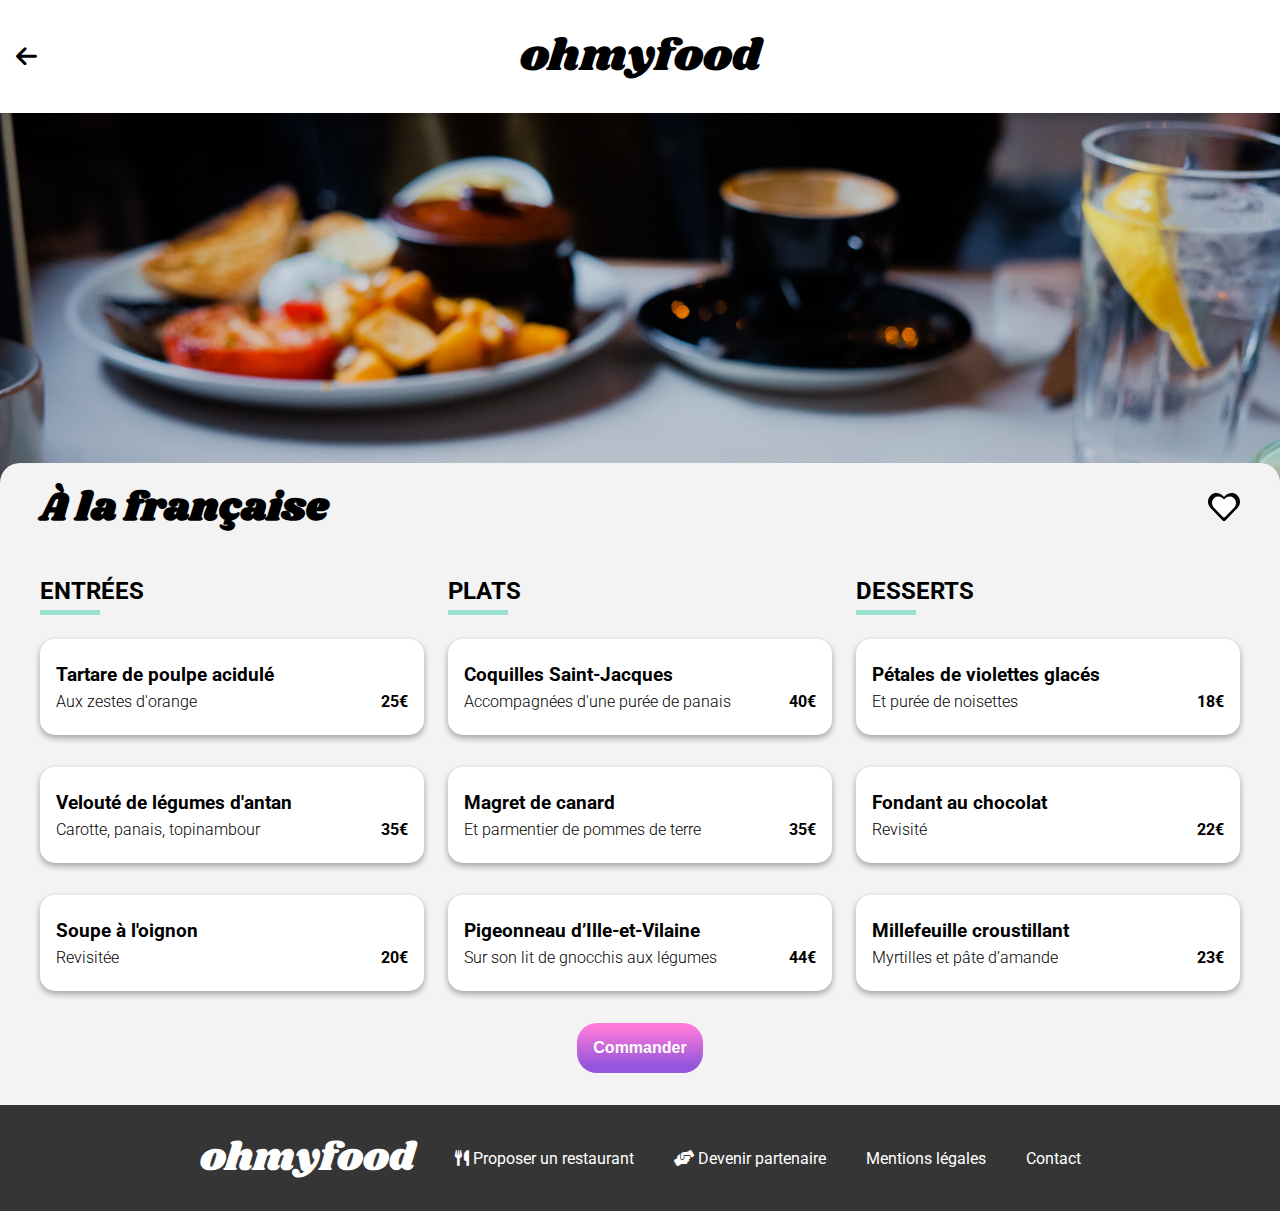
==== commit 6e9c1252: "html validator ok" ====
--- a/a-la-francaise.html
+++ b/a-la-francaise.html
@@ -33,11 +33,11 @@
 
     <main class="restaurant">
 
-        <section class="restaurant__top-image"> 
+        <div class="restaurant__top-image"> 
             <div class="image-wrapper">
                 <img src="images/restaurants/toa-heftiba-DQKerTsQwi0-unsplash.jpg" alt="A la française" />
             </div>
-        </section>
+        </div>
 
         <section class="restaurant-menu">
 
@@ -55,13 +55,7 @@
                         <path d="M462.3 62.6C407.5 15.9 326 24.3 275.7 76.2L256 96.5l-19.7-20.3C186.1 24.3 104.5 15.9 49.7 62.6c-62.8 53.6-66.1 149.8-9.9 207.9l193.5 199.8c12.5 12.9 32.8 12.9 45.3 0l193.5-199.8c56.3-58.1 53-154.3-9.8-207.9z"/>
                     </svg>
 
-                    <svg viewBox="0 0 512 512">
-                        <defs>
-                            <linearGradient id="pink-to-violet-gradient">
-                                <stop offset="5%" />
-                                <stop offset="95%" />
-                            </linearGradient>
-                        </defs>                
+                    <svg viewBox="0 0 512 512"> 
                         <path d="M462.3 62.6C407.5 15.9 326 24.3 275.7 76.2L256 96.5l-19.7-20.3C186.1 24.3 104.5 15.9 49.7 62.6c-62.8 53.6-66.1 149.8-9.9 207.9l193.5 199.8c12.5 12.9 32.8 12.9 45.3 0l193.5-199.8c56.3-58.1 53-154.3-9.8-207.9z"/>
                     </svg>
                     
--- a/style/index.css
+++ b/style/index.css
@@ -247,55 +247,54 @@
           box-shadow: rgba(0, 0, 0, 0.2) 1.95px 1.95px 2.6px;
 }
 
-button.btn-like {
+.btn-like {
   background-color: transparent;
-  /*transition: fill 1s;
-    transform: fill;
-    transform-origin: bottom;
-    */
-  height: 3em;
-  width: 3em;
+  cursor: pointer;
+  height: 2.6em;
+  width: 2.6em;
   position: relative;
-  -webkit-transition: fill 3s;
-  transition: fill 3s;
-}
-
-button.btn-like:hover svg path {
-  fill: url("#pink-to-violet-gradient") !important;
-}
-
-button.btn-like linearGradient stop:first-child {
-  stop-color: #FF79DA;
-}
-
-button.btn-like linearGradient stop:last-child {
-  stop-color: #9356DC;
-}
-
-button.btn-like svg {
+  /**COLOR ANIMATION*/
+}
+
+.btn-like svg {
   position: absolute;
   right: 0;
   top: 0;
   line-height: 0;
 }
 
-button.btn-like svg:first-child {
-  height: 2.2em;
+.btn-like svg:first-child {
+  height: 1.8em;
   -webkit-transform: translateX(-0.3em) translateY(0.3em);
           transform: translateX(-0.3em) translateY(0.3em);
   z-index: 1;
-}
-
-button.btn-like svg:first-child path {
   fill: white;
 }
 
-button.btn-like svg:last-child {
-  height: 2.8em;
-}
-
-button.btn-like svg:last-child path {
+.btn-like svg:last-child {
+  height: 2.4em;
   fill: black;
+}
+
+.btn-like #pink-to-violet-gradient stop:first-child {
+  stop-color: #FF79DA;
+}
+
+.btn-like #pink-to-violet-gradient stop:last-child {
+  stop-color: #9356DC;
+}
+
+.btn-like svg:first-child path {
+  -webkit-transition: opacity 1s;
+  transition: opacity 1s;
+}
+
+.btn-like:hover svg:first-child path {
+  opacity: 0;
+}
+
+.btn-like:hover svg:last-child path {
+  fill: url("#pink-to-violet-gradient");
 }
 
 .card-howitworks {
